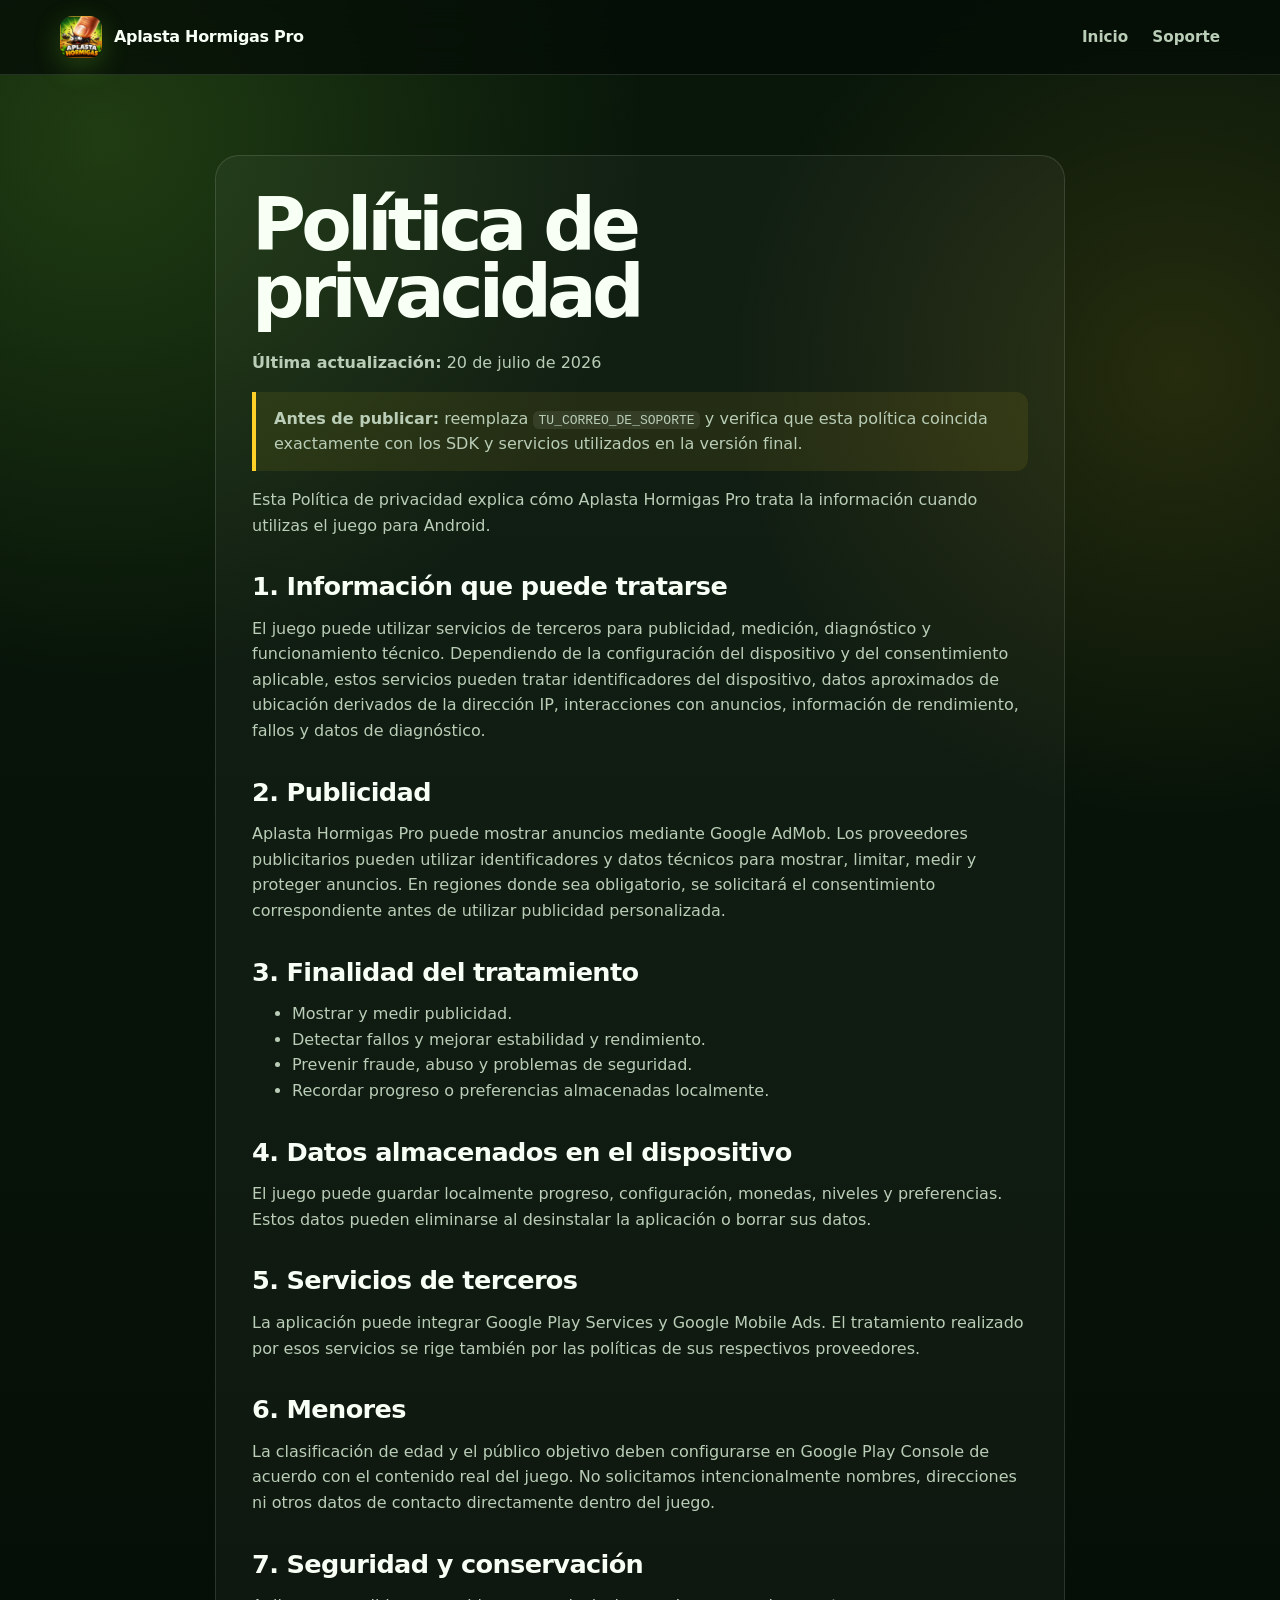
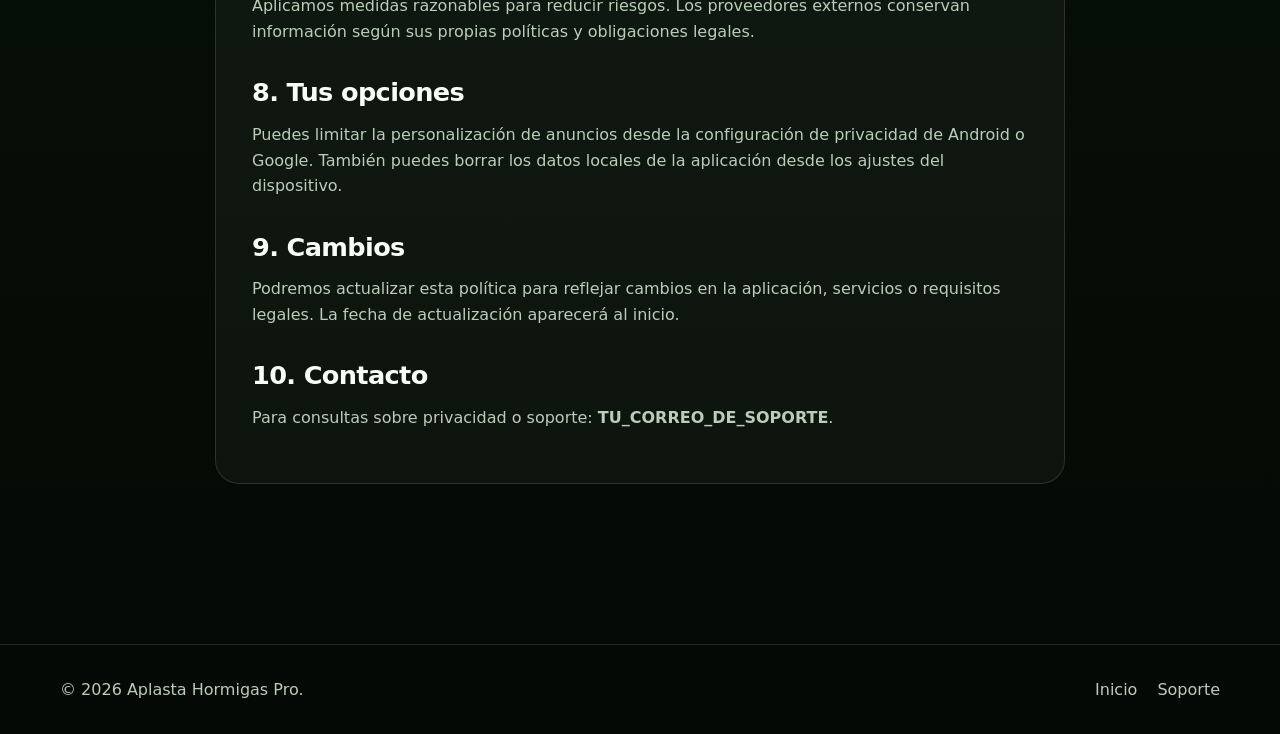
==== privacy.html @ 5c788ff7 "Versión inicial del sitio web de Aplasta Hormigas Pro" ====
<!doctype html>
<html lang="es">
<head>
  <meta charset="utf-8"><meta name="viewport" content="width=device-width,initial-scale=1">
  <meta name="theme-color" content="#08170a">
  <title>Política de privacidad | Aplasta Hormigas Pro</title>
  <link rel="icon" href="assets/favicon.png"><link rel="stylesheet" href="styles.css"><script defer src="script.js"></script>
</head>
<body>
<header><nav class="nav container"><a class="brand" href="index.html"><img src="assets/favicon.png" alt=""><span>Aplasta Hormigas Pro</span></a><div class="nav-links"><a href="index.html">Inicio</a><a href="support.html">Soporte</a></div></nav></header>
<main class="legal-main"><article class="legal container">
<h1>Política de privacidad</h1>
<p><strong>Última actualización:</strong> 20 de julio de 2026</p>
<p class="notice"><strong>Antes de publicar:</strong> reemplaza <code>TU_CORREO_DE_SOPORTE</code> y verifica que esta política coincida exactamente con los SDK y servicios utilizados en la versión final.</p>
<p>Esta Política de privacidad explica cómo Aplasta Hormigas Pro trata la información cuando utilizas el juego para Android.</p>
<h2>1. Información que puede tratarse</h2>
<p>El juego puede utilizar servicios de terceros para publicidad, medición, diagnóstico y funcionamiento técnico. Dependiendo de la configuración del dispositivo y del consentimiento aplicable, estos servicios pueden tratar identificadores del dispositivo, datos aproximados de ubicación derivados de la dirección IP, interacciones con anuncios, información de rendimiento, fallos y datos de diagnóstico.</p>
<h2>2. Publicidad</h2>
<p>Aplasta Hormigas Pro puede mostrar anuncios mediante Google AdMob. Los proveedores publicitarios pueden utilizar identificadores y datos técnicos para mostrar, limitar, medir y proteger anuncios. En regiones donde sea obligatorio, se solicitará el consentimiento correspondiente antes de utilizar publicidad personalizada.</p>
<h2>3. Finalidad del tratamiento</h2>
<ul><li>Mostrar y medir publicidad.</li><li>Detectar fallos y mejorar estabilidad y rendimiento.</li><li>Prevenir fraude, abuso y problemas de seguridad.</li><li>Recordar progreso o preferencias almacenadas localmente.</li></ul>
<h2>4. Datos almacenados en el dispositivo</h2>
<p>El juego puede guardar localmente progreso, configuración, monedas, niveles y preferencias. Estos datos pueden eliminarse al desinstalar la aplicación o borrar sus datos.</p>
<h2>5. Servicios de terceros</h2>
<p>La aplicación puede integrar Google Play Services y Google Mobile Ads. El tratamiento realizado por esos servicios se rige también por las políticas de sus respectivos proveedores.</p>
<h2>6. Menores</h2>
<p>La clasificación de edad y el público objetivo deben configurarse en Google Play Console de acuerdo con el contenido real del juego. No solicitamos intencionalmente nombres, direcciones ni otros datos de contacto directamente dentro del juego.</p>
<h2>7. Seguridad y conservación</h2>
<p>Aplicamos medidas razonables para reducir riesgos. Los proveedores externos conservan información según sus propias políticas y obligaciones legales.</p>
<h2>8. Tus opciones</h2>
<p>Puedes limitar la personalización de anuncios desde la configuración de privacidad de Android o Google. También puedes borrar los datos locales de la aplicación desde los ajustes del dispositivo.</p>
<h2>9. Cambios</h2>
<p>Podremos actualizar esta política para reflejar cambios en la aplicación, servicios o requisitos legales. La fecha de actualización aparecerá al inicio.</p>
<h2>10. Contacto</h2>
<p>Para consultas sobre privacidad o soporte: <strong>TU_CORREO_DE_SOPORTE</strong>.</p>
</article></main>
<footer><div class="container footer-grid"><span>© <span data-year></span> Aplasta Hormigas Pro.</span><div class="footer-links"><a href="index.html">Inicio</a><a href="support.html">Soporte</a></div></div></footer>
</body></html>
---- styles.css ----
:root {
  --bg: #071309;
  --bg-soft: #0d2111;
  --surface: rgba(18, 42, 22, .84);
  --surface-solid: #122a16;
  --text: #f8fff5;
  --muted: #b9cdb7;
  --green: #8eea39;
  --green-dark: #50b921;
  --yellow: #ffd128;
  --orange: #ff8b1c;
  --line: rgba(255,255,255,.12);
  --shadow: 0 24px 70px rgba(0,0,0,.34);
  --radius: 24px;
  --max: 1160px;
}
* { box-sizing: border-box; }
html { scroll-behavior: smooth; }
body {
  margin: 0;
  color: var(--text);
  background:
    radial-gradient(circle at 8% 6%, rgba(141,234,57,.18), transparent 34rem),
    radial-gradient(circle at 92% 16%, rgba(255,209,40,.12), transparent 28rem),
    linear-gradient(180deg, #08170a 0%, #061007 62%, #040905 100%);
  font-family: Inter, ui-sans-serif, system-ui, -apple-system, BlinkMacSystemFont, "Segoe UI", sans-serif;
  line-height: 1.6;
}
a { color: inherit; }
img { max-width: 100%; display: block; }
.container { width: min(calc(100% - 36px), var(--max)); margin-inline: auto; }
.skip-link { position: absolute; left: -999px; }
.skip-link:focus { left: 16px; top: 16px; z-index: 999; background:#fff; color:#111; padding:10px; border-radius:8px; }
header {
  position: sticky; top: 0; z-index: 50;
  backdrop-filter: blur(16px);
  background: rgba(4, 13, 6, .76);
  border-bottom: 1px solid var(--line);
}
.nav { min-height: 74px; display:flex; align-items:center; justify-content:space-between; gap:24px; }
.brand { display:flex; align-items:center; gap:12px; text-decoration:none; font-weight:900; letter-spacing:-.02em; }
.brand img { width:42px; height:42px; border-radius:12px; box-shadow: 0 8px 28px rgba(141,234,57,.22); }
.nav-links { display:flex; align-items:center; gap:24px; }
.nav-links a { color:var(--muted); text-decoration:none; font-weight:700; font-size:.95rem; }
.nav-links a:hover { color:var(--text); }
.menu-btn { display:none; border:1px solid var(--line); background:var(--surface); color:#fff; border-radius:12px; padding:9px 12px; font-size:1.1rem; }
.hero { padding: 88px 0 64px; overflow:hidden; }
.hero-grid { display:grid; grid-template-columns: 1.08fr .92fr; align-items:center; gap:70px; }
.eyebrow {
  display:inline-flex; gap:8px; align-items:center;
  border:1px solid rgba(141,234,57,.32);
  background:rgba(141,234,57,.09);
  color:#cfff9f; padding:8px 13px; border-radius:999px;
  font-size:.85rem; font-weight:800; text-transform:uppercase; letter-spacing:.08em;
}
h1 { font-size:clamp(3.1rem, 7.3vw, 6.4rem); line-height:.91; letter-spacing:-.065em; margin:24px 0; max-width:850px; }
h1 span {
  display:block;
  color:transparent;
  background: linear-gradient(135deg, var(--yellow), var(--orange));
  -webkit-background-clip:text; background-clip:text;
}
.lead { color:var(--muted); font-size:clamp(1.06rem, 2vw, 1.28rem); max-width:680px; }
.actions { display:flex; flex-wrap:wrap; gap:14px; margin-top:30px; }
.btn {
  display:inline-flex; align-items:center; justify-content:center; gap:10px;
  min-height:52px; padding:0 22px; border-radius:14px;
  text-decoration:none; font-weight:900; border:1px solid transparent;
  transition:.2s ease;
}
.btn-primary { color:#132008; background:linear-gradient(135deg,var(--yellow),var(--orange)); box-shadow:0 15px 40px rgba(255,151,30,.24); }
.btn-primary:hover { transform:translateY(-2px); }
.btn-secondary { background:rgba(255,255,255,.06); border-color:var(--line); }
.btn-secondary:hover { background:rgba(255,255,255,.1); }
.hero-card { position:relative; }
.hero-card::before {
  content:""; position:absolute; inset:10% -8%; z-index:-1; filter:blur(34px);
  background:radial-gradient(circle,rgba(141,234,57,.35),transparent 68%);
}
.app-art {
  width:min(100%, 515px); margin-inline:auto; border-radius:32px;
  border:1px solid rgba(255,255,255,.22);
  box-shadow:0 34px 100px rgba(0,0,0,.56);
  transform:rotate(2.5deg);
}
.stats { display:grid; grid-template-columns:repeat(3,1fr); gap:12px; margin-top:34px; max-width:650px; }
.stat { padding:16px 18px; border:1px solid var(--line); border-radius:16px; background:rgba(255,255,255,.045); }
.stat strong { display:block; font-size:1.08rem; }
.stat span { color:var(--muted); font-size:.83rem; }
.section { padding:85px 0; }
.section-title { max-width:750px; margin-bottom:36px; }
.kicker { color:var(--green); font-weight:900; text-transform:uppercase; letter-spacing:.1em; font-size:.82rem; }
h2 { font-size:clamp(2.2rem,5vw,4rem); line-height:1; letter-spacing:-.045em; margin:12px 0 16px; }
.section-title p { color:var(--muted); font-size:1.08rem; }
.features { display:grid; grid-template-columns:repeat(3,1fr); gap:18px; }
.card {
  padding:27px; border:1px solid var(--line); border-radius:var(--radius);
  background:linear-gradient(145deg,rgba(255,255,255,.072),rgba(255,255,255,.025));
  box-shadow:0 16px 40px rgba(0,0,0,.15);
}
.icon { width:48px; height:48px; display:grid; place-items:center; border-radius:14px; margin-bottom:20px; background:rgba(141,234,57,.12); font-size:1.5rem; }
.card h3 { margin:0 0 10px; font-size:1.22rem; }
.card p { color:var(--muted); margin:0; }
.gameplay { display:grid; grid-template-columns:repeat(4,1fr); gap:14px; counter-reset:steps; }
.step { position:relative; padding:26px 22px; min-height:190px; border-radius:20px; background:var(--surface); border:1px solid var(--line); }
.step::before { counter-increment:steps; content:"0" counter(steps); color:var(--yellow); font-weight:950; font-size:.83rem; letter-spacing:.12em; }
.step h3 { margin:34px 0 8px; }
.step p { color:var(--muted); margin:0; }
.cta {
  display:grid; grid-template-columns:1fr auto; align-items:center; gap:28px;
  padding:42px; border-radius:30px; border:1px solid rgba(255,209,40,.3);
  background:
    radial-gradient(circle at 90% 0%,rgba(255,209,40,.22),transparent 24rem),
    linear-gradient(135deg,#173b1c,#0c2511);
  box-shadow:var(--shadow);
}
.cta h2 { margin-top:0; font-size:clamp(2rem,4vw,3.4rem); }
.cta p { color:var(--muted); max-width:700px; margin-bottom:0; }
footer { border-top:1px solid var(--line); margin-top:80px; padding:32px 0; color:var(--muted); }
.footer-grid { display:flex; justify-content:space-between; gap:20px; flex-wrap:wrap; }
.footer-links { display:flex; gap:20px; flex-wrap:wrap; }
.footer-links a { text-decoration:none; }
.legal-main { padding:80px 0; }
.legal {
  max-width:850px; padding:36px; border:1px solid var(--line); border-radius:var(--radius); background:rgba(255,255,255,.04);
}
.legal h1 { font-size:clamp(2.5rem,6vw,4.6rem); margin-top:0; }
.legal h2 { font-size:1.6rem; margin-top:36px; letter-spacing:-.025em; }
.legal p, .legal li { color:var(--muted); }
.notice { border-left:4px solid var(--yellow); padding:14px 18px; background:rgba(255,209,40,.08); border-radius:0 12px 12px 0; }
code { background:rgba(255,255,255,.08); border-radius:6px; padding:.15em .4em; }
@media (max-width:900px) {
  .hero-grid { grid-template-columns:1fr; gap:44px; }
  .hero-card { order:-1; max-width:430px; margin:auto; }
  .features { grid-template-columns:1fr 1fr; }
  .gameplay { grid-template-columns:1fr 1fr; }
  .cta { grid-template-columns:1fr; }
}
@media (max-width:650px) {
  .nav-links { display:none; position:absolute; top:74px; left:18px; right:18px; flex-direction:column; align-items:stretch; padding:18px; border-radius:18px; background:#102614; border:1px solid var(--line); }
  .nav-links.open { display:flex; }
  .menu-btn { display:block; }
  .hero { padding-top:50px; }
  .features, .gameplay, .stats { grid-template-columns:1fr; }
  .app-art { border-radius:24px; }
  .cta, .legal { padding:26px; }
}
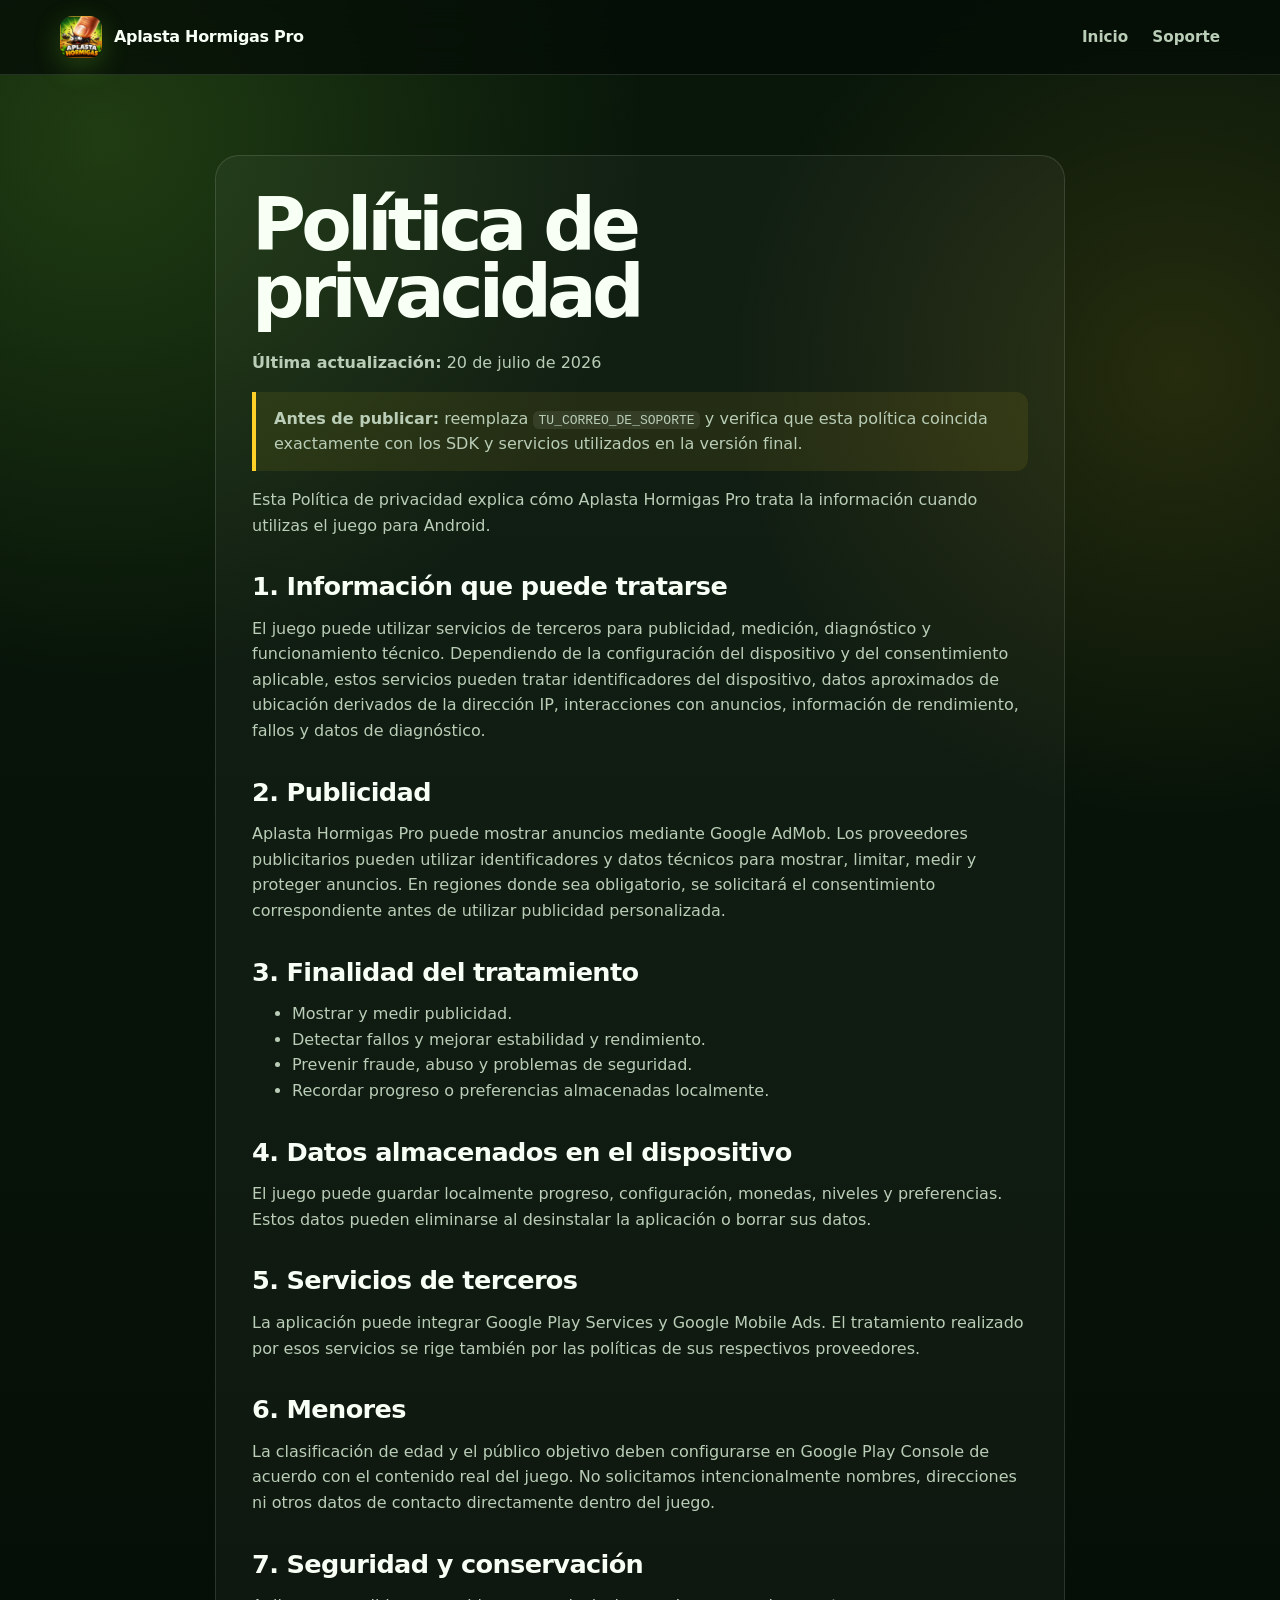
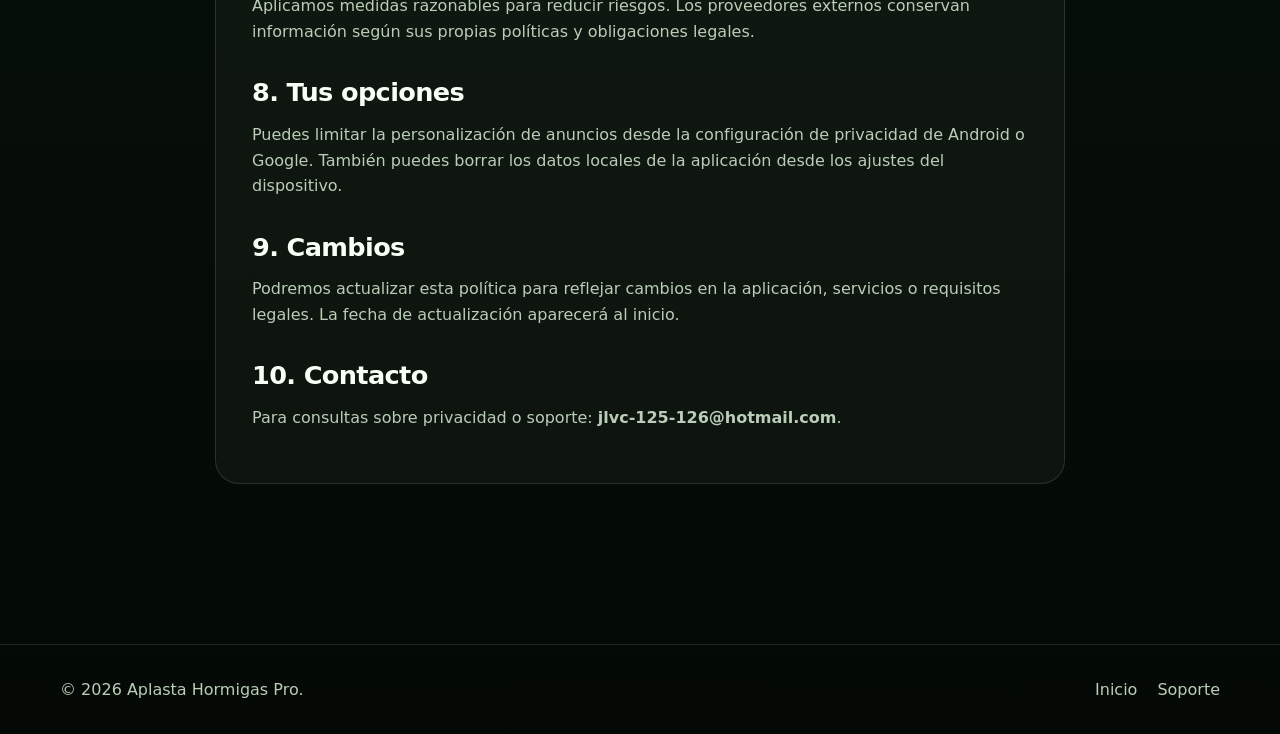
==== commit 92cb39f9: "Update support contact email in privacy policy" ====
--- a/privacy.html
+++ b/privacy.html
@@ -32,7 +32,7 @@
 <h2>9. Cambios</h2>
 <p>Podremos actualizar esta política para reflejar cambios en la aplicación, servicios o requisitos legales. La fecha de actualización aparecerá al inicio.</p>
 <h2>10. Contacto</h2>
-<p>Para consultas sobre privacidad o soporte: <strong>TU_CORREO_DE_SOPORTE</strong>.</p>
+<p>Para consultas sobre privacidad o soporte: <strong>jlvc-125-126@hotmail.com</strong>.</p>
 </article></main>
 <footer><div class="container footer-grid"><span>© <span data-year></span> Aplasta Hormigas Pro.</span><div class="footer-links"><a href="index.html">Inicio</a><a href="support.html">Soporte</a></div></div></footer>
-</body></html>+</body></html>
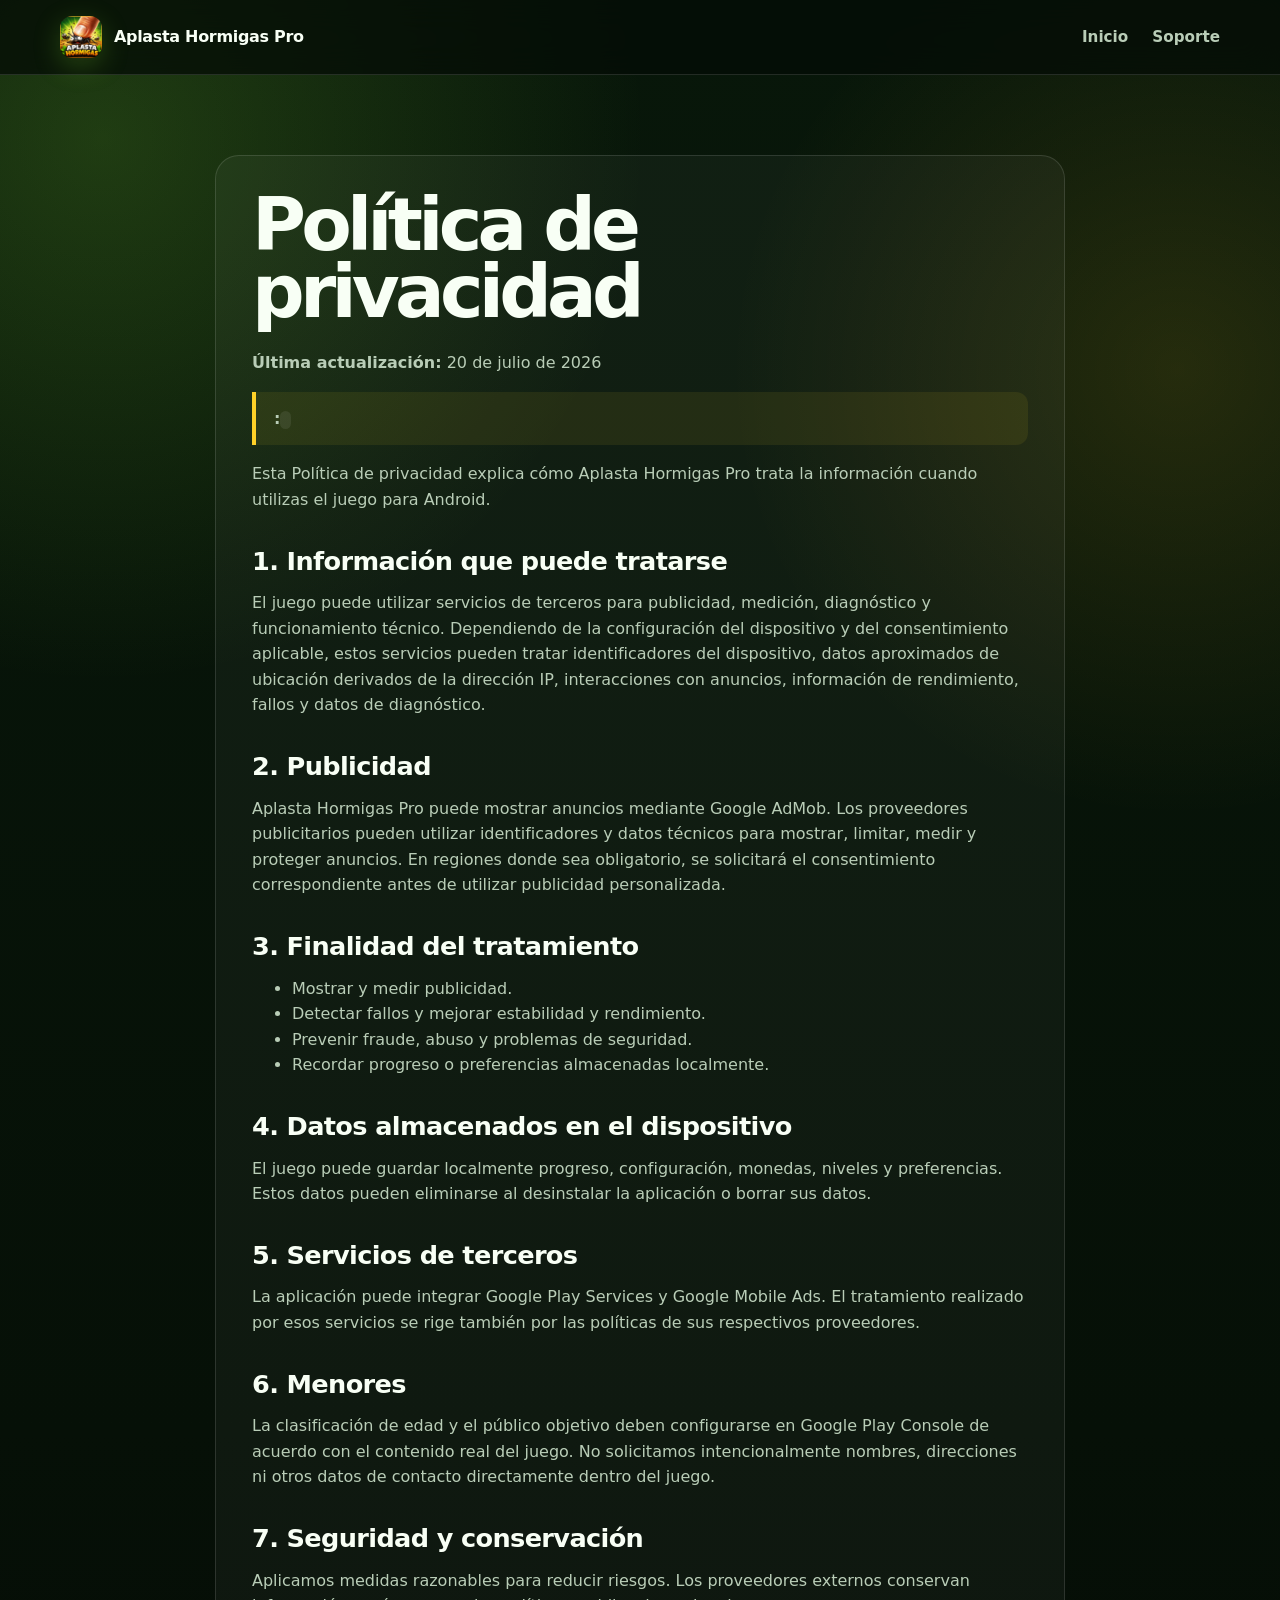
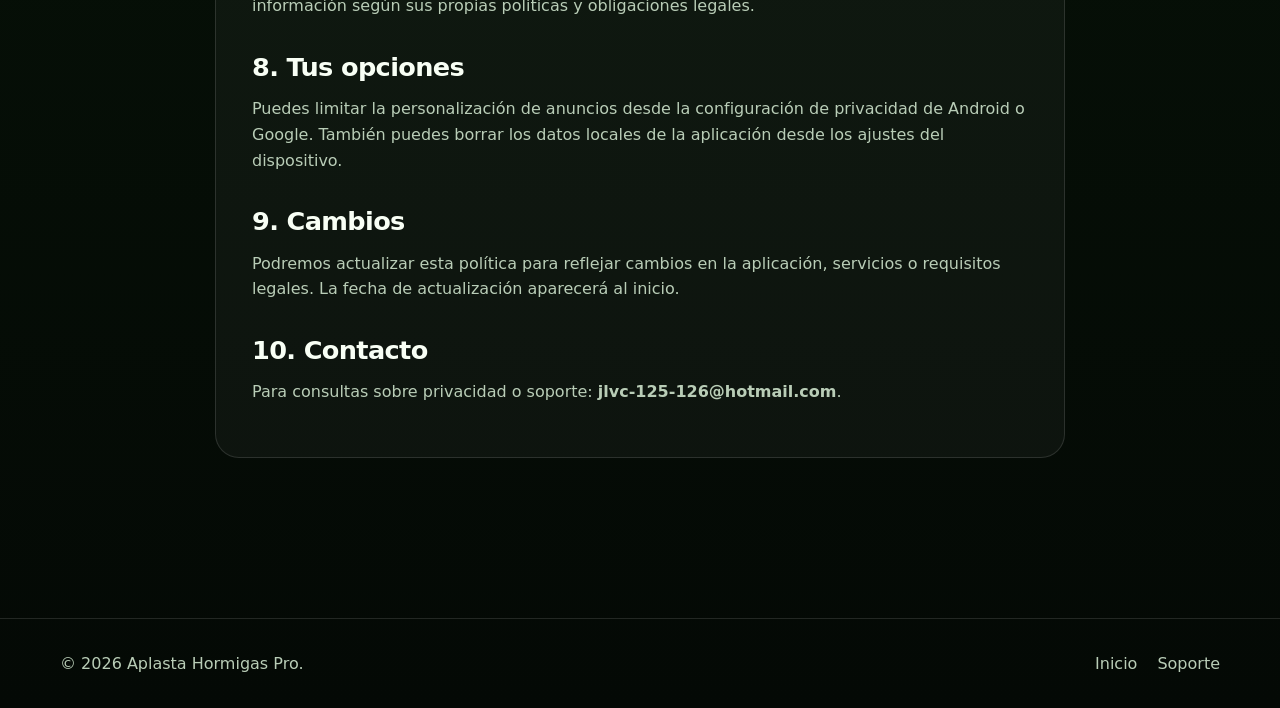
==== commit 014ba520: "Update privacy policy content Removed placeholder email notice from privacy policy." ====
--- a/privacy.html
+++ b/privacy.html
@@ -11,7 +11,7 @@
 <main class="legal-main"><article class="legal container">
 <h1>Política de privacidad</h1>
 <p><strong>Última actualización:</strong> 20 de julio de 2026</p>
-<p class="notice"><strong>Antes de publicar:</strong> reemplaza <code>TU_CORREO_DE_SOPORTE</code> y verifica que esta política coincida exactamente con los SDK y servicios utilizados en la versión final.</p>
+<p class="notice"><strong>:</strong><code></code></p>
 <p>Esta Política de privacidad explica cómo Aplasta Hormigas Pro trata la información cuando utilizas el juego para Android.</p>
 <h2>1. Información que puede tratarse</h2>
 <p>El juego puede utilizar servicios de terceros para publicidad, medición, diagnóstico y funcionamiento técnico. Dependiendo de la configuración del dispositivo y del consentimiento aplicable, estos servicios pueden tratar identificadores del dispositivo, datos aproximados de ubicación derivados de la dirección IP, interacciones con anuncios, información de rendimiento, fallos y datos de diagnóstico.</p>
